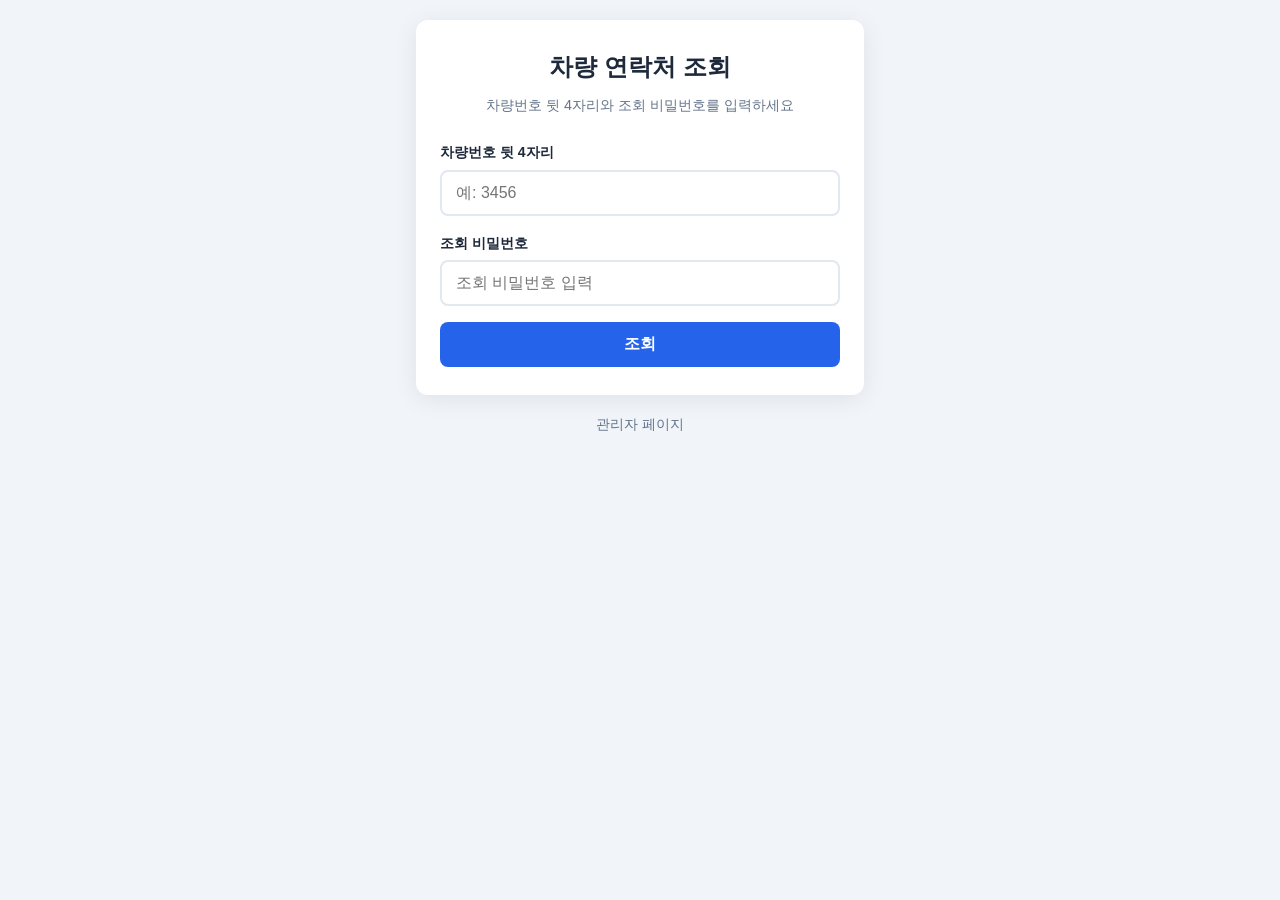
==== index.html @ 88493466 "차량 연락처 조회 앱 초기 배포 - 사용자: 차량번호 뒷4자리 + 조회 비밀번호로 연락처 조회 - 관리자: 차량 CRUD, 비밀번호 관리, QR코드 생성, 데이터 내보내기/불러오기" ====
<!DOCTYPE html>
<html lang="ko">
<head>
  <meta charset="UTF-8">
  <meta name="viewport" content="width=device-width, initial-scale=1.0">
  <title>차량 연락처 조회</title>
  <link rel="stylesheet" href="css/style.css">
</head>
<body>
  <div class="container">
    <div class="card">
      <h1>차량 연락처 조회</h1>
      <p class="subtitle">차량번호 뒷 4자리와 조회 비밀번호를 입력하세요</p>

      <div class="form-group">
        <label for="vehicleNumber">차량번호 뒷 4자리</label>
        <input type="text" id="vehicleNumber" placeholder="예: 3456" maxlength="4" inputmode="numeric" autocomplete="off">
      </div>

      <div class="form-group">
        <label for="password">조회 비밀번호</label>
        <input type="password" id="password" placeholder="조회 비밀번호 입력">
      </div>

      <button class="btn btn-primary" id="searchBtn">조회</button>

      <div class="loading" id="loading">
        <span class="spinner"></span> 조회 중...
      </div>

      <div class="error-msg" id="errorMsg"></div>

      <!-- 동일 뒷번호 차량 선택 목록 -->
      <div class="select-list" id="selectList" style="display:none;">
        <p class="select-title">동일한 뒷번호 차량이 여러 대 있습니다. 선택하세요:</p>
        <div id="selectListItems"></div>
      </div>

      <div class="result" id="result">
        <div class="vehicle-info" id="vehicleInfo"></div>
        <div class="phone-number" id="phoneResult"></div>
      </div>
    </div>

    <div class="nav-link">
      <a href="admin.html">관리자 페이지</a>
    </div>
  </div>

  <script src="js/crypto.js"></script>
  <script src="js/user.js"></script>
</body>
</html>
---- css/style.css ----
/* ===== Reset & Base ===== */
*, *::before, *::after {
  box-sizing: border-box;
  margin: 0;
  padding: 0;
}

:root {
  --primary: #2563eb;
  --primary-hover: #1d4ed8;
  --danger: #dc2626;
  --danger-hover: #b91c1c;
  --success: #16a34a;
  --bg: #f1f5f9;
  --card-bg: #ffffff;
  --text: #1e293b;
  --text-light: #64748b;
  --border: #e2e8f0;
  --radius: 12px;
  --shadow: 0 4px 24px rgba(0,0,0,0.08);
}

body {
  font-family: -apple-system, BlinkMacSystemFont, 'Segoe UI', Roboto, 'Noto Sans KR', sans-serif;
  background: var(--bg);
  color: var(--text);
  min-height: 100vh;
  line-height: 1.6;
}

/* ===== Layout ===== */
.container {
  max-width: 480px;
  margin: 0 auto;
  padding: 20px 16px;
}

.card {
  background: var(--card-bg);
  border-radius: var(--radius);
  box-shadow: var(--shadow);
  padding: 28px 24px;
  margin-bottom: 16px;
}

/* ===== Typography ===== */
h1 {
  font-size: 1.5rem;
  font-weight: 700;
  text-align: center;
  margin-bottom: 24px;
  color: var(--text);
}

h2 {
  font-size: 1.2rem;
  font-weight: 600;
  margin-bottom: 16px;
}

.subtitle {
  text-align: center;
  color: var(--text-light);
  font-size: 0.9rem;
  margin-top: -16px;
  margin-bottom: 24px;
}

/* ===== Form Elements ===== */
.form-group {
  margin-bottom: 16px;
}

label {
  display: block;
  font-size: 0.875rem;
  font-weight: 600;
  margin-bottom: 6px;
  color: var(--text);
}

input[type="text"],
input[type="password"],
input[type="tel"] {
  width: 100%;
  padding: 12px 14px;
  border: 2px solid var(--border);
  border-radius: 8px;
  font-size: 1rem;
  transition: border-color 0.2s;
  outline: none;
}

input:focus {
  border-color: var(--primary);
}

/* ===== Buttons ===== */
.btn {
  display: inline-flex;
  align-items: center;
  justify-content: center;
  padding: 12px 20px;
  border: none;
  border-radius: 8px;
  font-size: 1rem;
  font-weight: 600;
  cursor: pointer;
  transition: background 0.2s, transform 0.1s;
  text-decoration: none;
}

.btn:active {
  transform: scale(0.98);
}

.btn-primary {
  background: var(--primary);
  color: #fff;
  width: 100%;
}

.btn-primary:hover {
  background: var(--primary-hover);
}

.btn-danger {
  background: var(--danger);
  color: #fff;
}

.btn-danger:hover {
  background: var(--danger-hover);
}

.btn-success {
  background: var(--success);
  color: #fff;
}

.btn-outline {
  background: transparent;
  border: 2px solid var(--primary);
  color: var(--primary);
}

.btn-outline:hover {
  background: var(--primary);
  color: #fff;
}

.btn-sm {
  padding: 8px 14px;
  font-size: 0.875rem;
}

.btn-group {
  display: flex;
  gap: 8px;
  flex-wrap: wrap;
  margin-top: 16px;
}

.btn-group .btn {
  flex: 1;
  min-width: 100px;
}

/* ===== Vehicle Select List ===== */
.select-list {
  display: none;
  margin-top: 20px;
}

.select-list.show {
  display: block;
}

.select-title {
  font-size: 0.9rem;
  color: var(--text-light);
  margin-bottom: 12px;
  text-align: center;
}

.select-item {
  width: 100%;
  margin-bottom: 8px;
  padding: 14px 16px;
  font-size: 1.05rem;
  justify-content: center;
}

/* ===== Result Area ===== */
.result {
  display: none;
  margin-top: 20px;
  padding: 20px;
  background: #eff6ff;
  border-radius: 8px;
  text-align: center;
}

.result.show {
  display: block;
}

.result .phone-number {
  font-size: 1.5rem;
  font-weight: 700;
  color: var(--primary);
  margin: 12px 0;
}

.result .phone-number a {
  color: var(--primary);
  text-decoration: none;
}

.result .vehicle-info {
  color: var(--text-light);
  font-size: 0.9rem;
  margin-bottom: 8px;
}

/* ===== Error / Message ===== */
.error-msg {
  display: none;
  margin-top: 12px;
  padding: 12px;
  background: #fef2f2;
  color: var(--danger);
  border-radius: 8px;
  font-size: 0.9rem;
  text-align: center;
}

.error-msg.show {
  display: block;
}

.success-msg {
  display: none;
  margin-top: 12px;
  padding: 12px;
  background: #f0fdf4;
  color: var(--success);
  border-radius: 8px;
  font-size: 0.9rem;
  text-align: center;
}

.success-msg.show {
  display: block;
}

/* ===== Admin Sections ===== */
.section {
  display: none;
}

.section.active {
  display: block;
}

/* ===== Vehicle Table ===== */
.vehicle-table {
  width: 100%;
  border-collapse: collapse;
  margin-top: 12px;
  font-size: 0.875rem;
}

.vehicle-table th,
.vehicle-table td {
  padding: 10px 8px;
  text-align: left;
  border-bottom: 1px solid var(--border);
}

.vehicle-table th {
  font-weight: 600;
  color: var(--text-light);
  font-size: 0.8rem;
  text-transform: uppercase;
}

.vehicle-table td {
  vertical-align: middle;
}

.vehicle-table input[type="checkbox"] {
  width: 18px;
  height: 18px;
  cursor: pointer;
}

.empty-state {
  text-align: center;
  padding: 40px 20px;
  color: var(--text-light);
}

/* ===== Modal ===== */
.modal-overlay {
  display: none;
  position: fixed;
  top: 0;
  left: 0;
  width: 100%;
  height: 100%;
  background: rgba(0,0,0,0.5);
  z-index: 100;
  align-items: center;
  justify-content: center;
  padding: 16px;
}

.modal-overlay.show {
  display: flex;
}

.modal {
  background: var(--card-bg);
  border-radius: var(--radius);
  padding: 28px 24px;
  width: 100%;
  max-width: 420px;
  max-height: 90vh;
  overflow-y: auto;
}

.modal h2 {
  margin-bottom: 20px;
}

.modal-close {
  float: right;
  background: none;
  border: none;
  font-size: 1.5rem;
  cursor: pointer;
  color: var(--text-light);
  line-height: 1;
}

/* ===== QR Section ===== */
.qr-container {
  text-align: center;
  padding: 20px;
}

.qr-container canvas,
.qr-container img {
  margin: 16px auto;
  display: block;
}

.qr-url {
  font-size: 0.85rem;
  color: var(--text-light);
  word-break: break-all;
  margin: 12px 0;
}

/* ===== Loading ===== */
.loading {
  display: none;
  text-align: center;
  padding: 20px;
  color: var(--text-light);
}

.loading.show {
  display: block;
}

.spinner {
  display: inline-block;
  width: 24px;
  height: 24px;
  border: 3px solid var(--border);
  border-top-color: var(--primary);
  border-radius: 50%;
  animation: spin 0.8s linear infinite;
  margin-right: 8px;
  vertical-align: middle;
}

@keyframes spin {
  to { transform: rotate(360deg); }
}

/* ===== Nav Link ===== */
.nav-link {
  text-align: center;
  margin-top: 16px;
}

.nav-link a {
  color: var(--text-light);
  font-size: 0.85rem;
  text-decoration: none;
}

.nav-link a:hover {
  color: var(--primary);
}

/* ===== Print Styles ===== */
@media print {
  body * {
    visibility: hidden;
  }
  .qr-print-area,
  .qr-print-area * {
    visibility: visible;
  }
  .qr-print-area {
    position: absolute;
    left: 50%;
    top: 50%;
    transform: translate(-50%, -50%);
    text-align: center;
  }
}

/* ===== Responsive ===== */
@media (max-width: 360px) {
  .container {
    padding: 12px 8px;
  }
  .card {
    padding: 20px 16px;
  }
  h1 {
    font-size: 1.3rem;
  }
  .btn-group .btn {
    min-width: 80px;
    font-size: 0.8rem;
    padding: 8px 10px;
  }
}
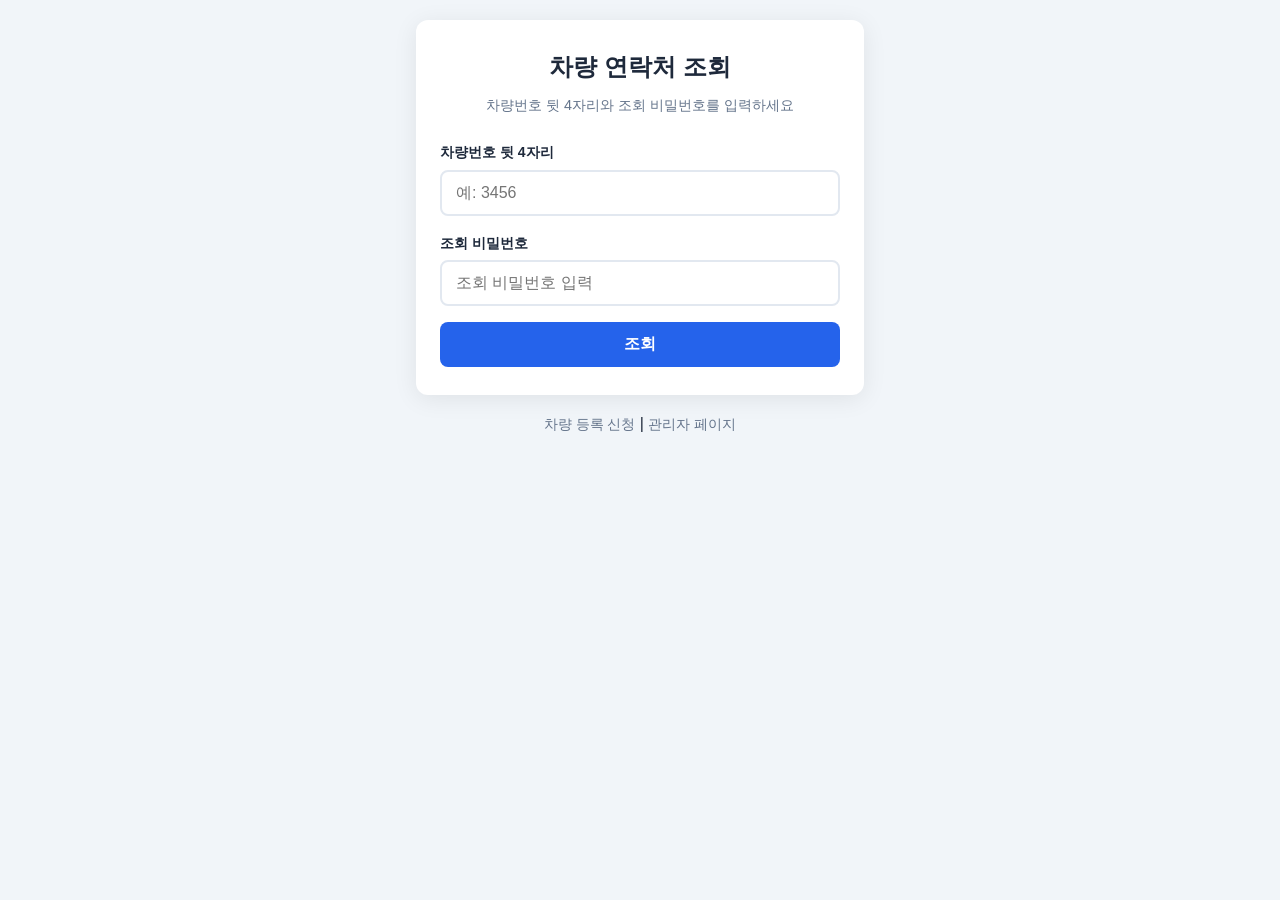
==== commit 9c560ecc: "이름 필드 추가, 등록 신청 기능, 엑셀 내보내기/불러오기 구현 - 차량에 이름 필드 추가 (관리자/사용자 페이지) - 사용자 차량 등록 신청 기능 (register.html, f" ====
--- a/index.html
+++ b/index.html
@@ -38,12 +38,13 @@
 
       <div class="result" id="result">
         <div class="vehicle-info" id="vehicleInfo"></div>
+        <div class="owner-name" id="ownerName"></div>
         <div class="phone-number" id="phoneResult"></div>
       </div>
     </div>
 
     <div class="nav-link">
-      <a href="admin.html">관리자 페이지</a>
+      <a href="register.html">차량 등록 신청</a> | <a href="admin.html">관리자 페이지</a>
     </div>
   </div>
 
--- a/css/style.css
+++ b/css/style.css
@@ -220,7 +220,26 @@
 .result .vehicle-info {
   color: var(--text-light);
   font-size: 0.9rem;
+  margin-bottom: 4px;
+}
+
+.result .owner-name {
+  color: var(--text);
+  font-size: 1rem;
+  font-weight: 600;
   margin-bottom: 8px;
+}
+
+.pending-badge {
+  display: inline-block;
+  background: var(--danger);
+  color: #fff;
+  font-size: 0.75rem;
+  font-weight: 700;
+  padding: 2px 8px;
+  border-radius: 12px;
+  vertical-align: middle;
+  margin-left: 4px;
 }
 
 /* ===== Error / Message ===== */
